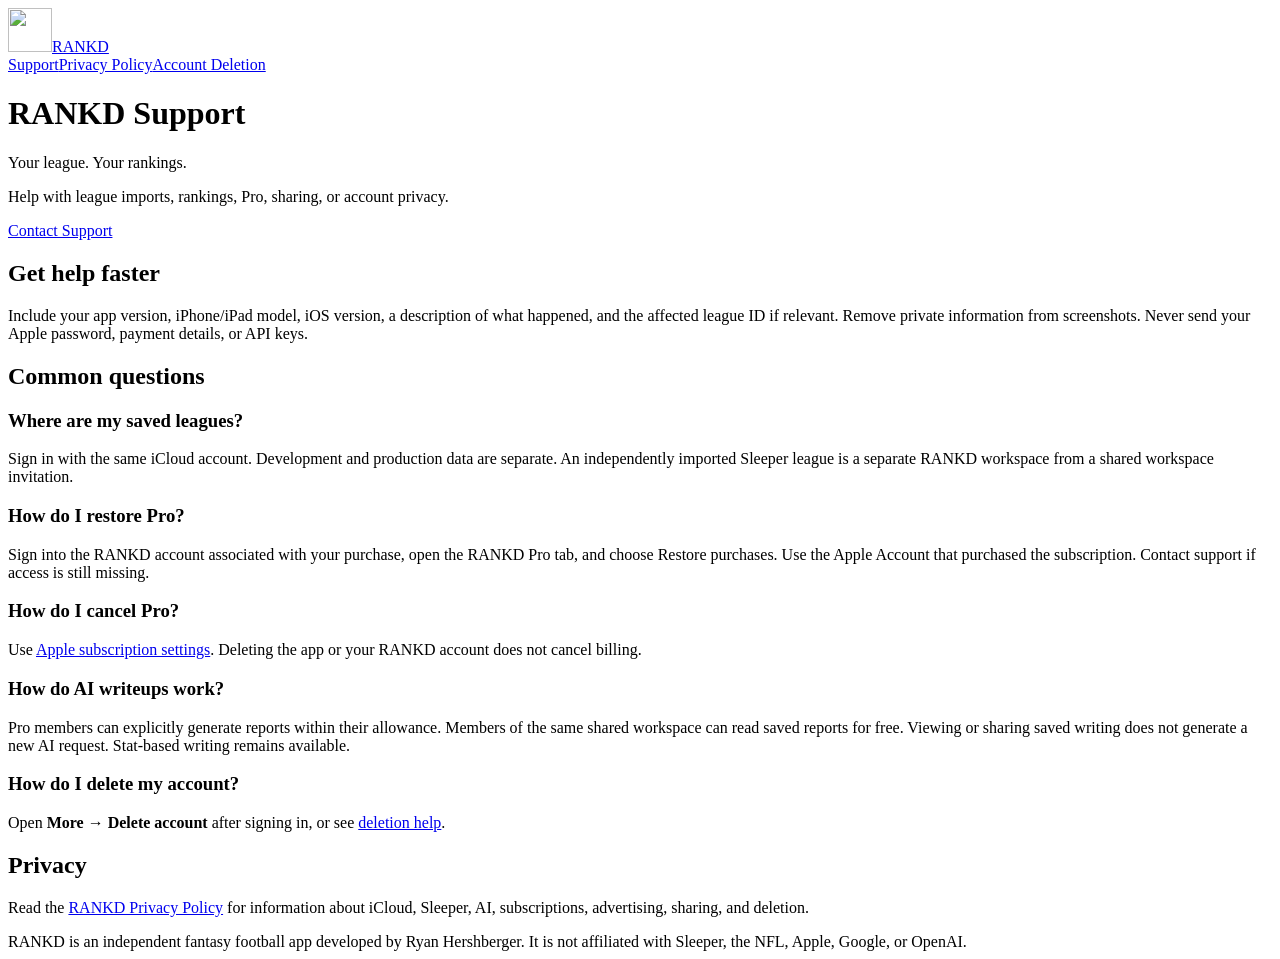
==== index.html @ 8c029c56 "Publish RANKD index.html" ====
<!doctype html>
<html lang="en"><head><meta charset="utf-8"><meta name="viewport" content="width=device-width, initial-scale=1"><meta name="description" content="RANKD privacy information and app support."><title>Support · RANKD</title><link rel="icon" href="./icon.svg" type="image/svg+xml"><link rel="stylesheet" href="./styles.css"></head>
<body><main><header><a class="brand" href="./"><img src="./icon.svg" alt="" width="44" height="44">RANKD</a><nav aria-label="Support navigation"><a href="./">Support</a><a href="./privacy.html">Privacy Policy</a><a href="./account-deletion.html">Account Deletion</a></nav></header><h1>RANKD Support</h1><p>Your league. Your rankings.</p><p>Help with league imports, rankings, Pro, sharing, or account privacy.</p><p><a class="button" href="mailto:ryankhershberger@gmail.com?subject=RANKD%20Support">Contact Support</a></p><h2>Get help faster</h2><p>Include your app version, iPhone/iPad model, iOS version, a description of what happened, and the affected league ID if relevant. Remove private information from screenshots. Never send your Apple password, payment details, or API keys.</p><h2>Common questions</h2><h3>Where are my saved leagues?</h3><p>Sign in with the same iCloud account. Development and production data are separate. An independently imported Sleeper league is a separate RANKD workspace from a shared workspace invitation.</p><h3>How do I restore Pro?</h3><p>Sign into the RANKD account associated with your purchase, open the RANKD Pro tab, and choose Restore purchases. Use the Apple Account that purchased the subscription. Contact support if access is still missing.</p><h3>How do I cancel Pro?</h3><p>Use <a href="https://apps.apple.com/account/subscriptions">Apple subscription settings</a>. Deleting the app or your RANKD account does not cancel billing.</p><h3>How do AI writeups work?</h3><p>Pro members can explicitly generate reports within their allowance. Members of the same shared workspace can read saved reports for free. Viewing or sharing saved writing does not generate a new AI request. Stat-based writing remains available.</p><h3>How do I delete my account?</h3><p>Open <strong>More → Delete account</strong> after signing in, or see <a href="./account-deletion.html">deletion help</a>.</p><h2>Privacy</h2><p>Read the <a href="./privacy.html">RANKD Privacy Policy</a> for information about iCloud, Sleeper, AI, subscriptions, advertising, sharing, and deletion.</p><footer>RANKD is an independent fantasy football app developed by Ryan Hershberger. It is not affiliated with Sleeper, the NFL, Apple, Google, or OpenAI.</footer></main></body></html>
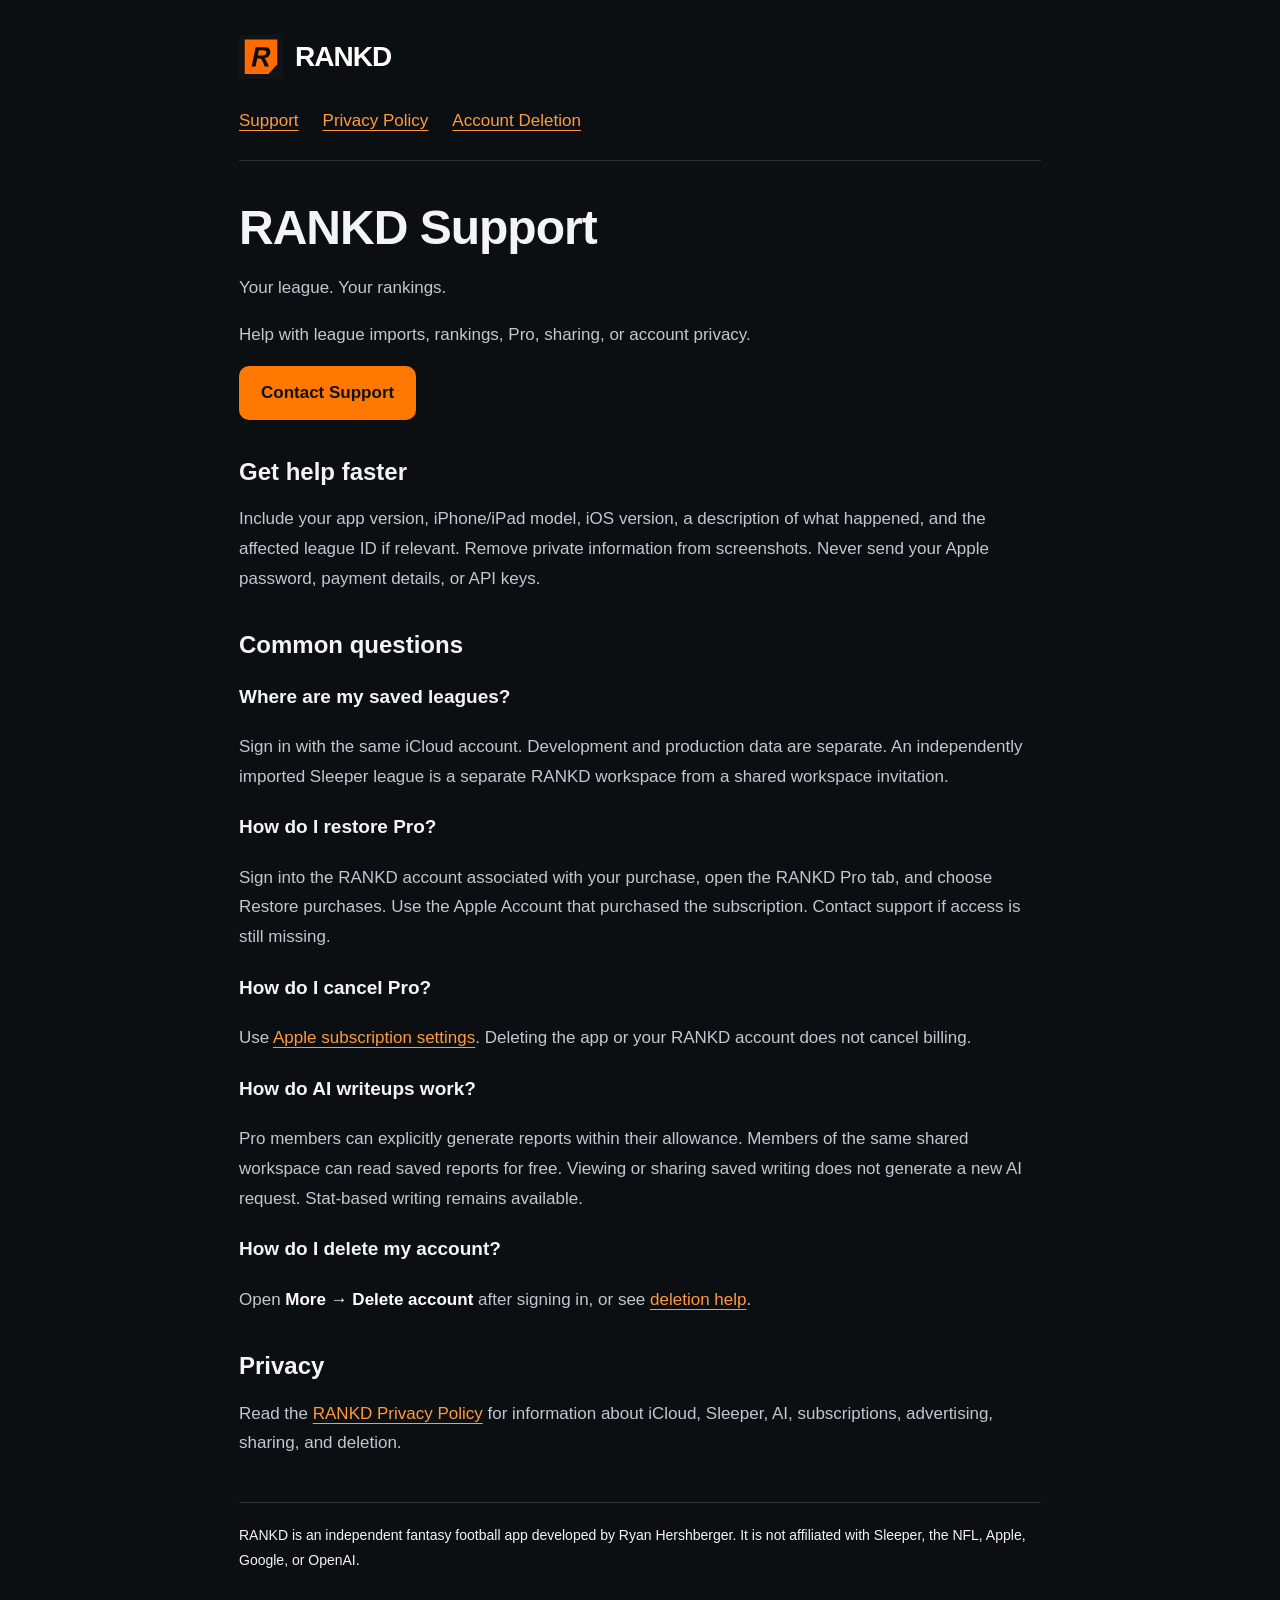
==== commit f4d465c8: "Use Hersh Applications support contact" ====
--- a/index.html
+++ b/index.html
@@ -1,3 +1,3 @@
 <!doctype html>
 <html lang="en"><head><meta charset="utf-8"><meta name="viewport" content="width=device-width, initial-scale=1"><meta name="description" content="RANKD privacy information and app support."><title>Support · RANKD</title><link rel="icon" href="./icon.svg" type="image/svg+xml"><link rel="stylesheet" href="./styles.css"></head>
-<body><main><header><a class="brand" href="./"><img src="./icon.svg" alt="" width="44" height="44">RANKD</a><nav aria-label="Support navigation"><a href="./">Support</a><a href="./privacy.html">Privacy Policy</a><a href="./account-deletion.html">Account Deletion</a></nav></header><h1>RANKD Support</h1><p>Your league. Your rankings.</p><p>Help with league imports, rankings, Pro, sharing, or account privacy.</p><p><a class="button" href="mailto:ryankhershberger@gmail.com?subject=RANKD%20Support">Contact Support</a></p><h2>Get help faster</h2><p>Include your app version, iPhone/iPad model, iOS version, a description of what happened, and the affected league ID if relevant. Remove private information from screenshots. Never send your Apple password, payment details, or API keys.</p><h2>Common questions</h2><h3>Where are my saved leagues?</h3><p>Sign in with the same iCloud account. Development and production data are separate. An independently imported Sleeper league is a separate RANKD workspace from a shared workspace invitation.</p><h3>How do I restore Pro?</h3><p>Sign into the RANKD account associated with your purchase, open the RANKD Pro tab, and choose Restore purchases. Use the Apple Account that purchased the subscription. Contact support if access is still missing.</p><h3>How do I cancel Pro?</h3><p>Use <a href="https://apps.apple.com/account/subscriptions">Apple subscription settings</a>. Deleting the app or your RANKD account does not cancel billing.</p><h3>How do AI writeups work?</h3><p>Pro members can explicitly generate reports within their allowance. Members of the same shared workspace can read saved reports for free. Viewing or sharing saved writing does not generate a new AI request. Stat-based writing remains available.</p><h3>How do I delete my account?</h3><p>Open <strong>More → Delete account</strong> after signing in, or see <a href="./account-deletion.html">deletion help</a>.</p><h2>Privacy</h2><p>Read the <a href="./privacy.html">RANKD Privacy Policy</a> for information about iCloud, Sleeper, AI, subscriptions, advertising, sharing, and deletion.</p><footer>RANKD is an independent fantasy football app developed by Ryan Hershberger. It is not affiliated with Sleeper, the NFL, Apple, Google, or OpenAI.</footer></main></body></html>+<body><main><header><a class="brand" href="./"><img src="./icon.svg" alt="" width="44" height="44">RANKD</a><nav aria-label="Support navigation"><a href="./">Support</a><a href="./privacy.html">Privacy Policy</a><a href="./account-deletion.html">Account Deletion</a></nav></header><h1>RANKD Support</h1><p>Your league. Your rankings.</p><p>Help with league imports, rankings, Pro, sharing, or account privacy.</p><p><a class="button" href="mailto:hershapplications@gmail.com?subject=RANKD%20Support">Contact Support</a></p><h2>Get help faster</h2><p>Include your app version, iPhone/iPad model, iOS version, a description of what happened, and the affected league ID if relevant. Remove private information from screenshots. Never send your Apple password, payment details, or API keys.</p><h2>Common questions</h2><h3>Where are my saved leagues?</h3><p>Sign in with the same iCloud account. Development and production data are separate. An independently imported Sleeper league is a separate RANKD workspace from a shared workspace invitation.</p><h3>How do I restore Pro?</h3><p>Sign into the RANKD account associated with your purchase, open the RANKD Pro tab, and choose Restore purchases. Use the Apple Account that purchased the subscription. Contact support if access is still missing.</p><h3>How do I cancel Pro?</h3><p>Use <a href="https://apps.apple.com/account/subscriptions">Apple subscription settings</a>. Deleting the app or your RANKD account does not cancel billing.</p><h3>How do AI writeups work?</h3><p>Pro members can explicitly generate reports within their allowance. Members of the same shared workspace can read saved reports for free. Viewing or sharing saved writing does not generate a new AI request. Stat-based writing remains available.</p><h3>How do I delete my account?</h3><p>Open <strong>More → Delete account</strong> after signing in, or see <a href="./account-deletion.html">deletion help</a>.</p><h2>Privacy</h2><p>Read the <a href="./privacy.html">RANKD Privacy Policy</a> for information about iCloud, Sleeper, AI, subscriptions, advertising, sharing, and deletion.</p><footer>RANKD is an independent fantasy football app developed by Ryan Hershberger. It is not affiliated with Sleeper, the NFL, Apple, Google, or OpenAI.</footer></main></body></html>
--- a/styles.css
+++ b/styles.css
@@ -0,0 +1 @@
+*{box-sizing:border-box}html{color-scheme:dark}body{margin:0;background:#0c0f12;color:#f2f4f6;font:17px/1.75 -apple-system,BlinkMacSystemFont,"Segoe UI",sans-serif}main{max-width:850px;margin:auto;padding:32px 24px 72px}header{border-bottom:1px solid #2b3138;padding-bottom:24px}.brand{display:inline-flex;align-items:center;gap:12px;color:#fff;text-decoration:none;font-size:28px;font-weight:900;letter-spacing:-1px}.brand img{width:44px;height:44px}nav{display:flex;flex-wrap:wrap;gap:24px;margin-top:18px}a{color:#ff9a3d;text-underline-offset:4px}a:hover{color:#ffc18a}a:focus-visible{outline:3px solid #ff9a3d;outline-offset:5px}h1{font-size:clamp(34px,7vw,48px);line-height:1.12;letter-spacing:-1px;margin:40px 0 18px}h2{font-size:24px;line-height:1.3;margin:36px 0 12px}h3{font-size:19px}p,li{color:#c0c7d0}strong{color:#fff}.meta{font-size:14px;color:#949eab}.callout{padding:20px 24px;background:#181d23;border:1px solid #343c46;border-left:4px solid #ff7900;border-radius:10px}li+li{margin-top:8px}.button{display:inline-block;padding:12px 22px;background:#ff7900;color:#101010;text-decoration:none;font-weight:750;border-radius:10px}footer{border-top:1px solid #2b3138;margin-top:44px;padding-top:20px;font-size:14px}table{border-collapse:collapse;width:100%;font-size:15px}th,td{text-align:left;vertical-align:top;padding:12px 8px;border-bottom:1px solid #343c46}th{color:#ff9a3d}@media(max-width:520px){main{padding:22px 18px 48px}body{font-size:16px}table{font-size:14px}th,td{padding:10px 5px}}
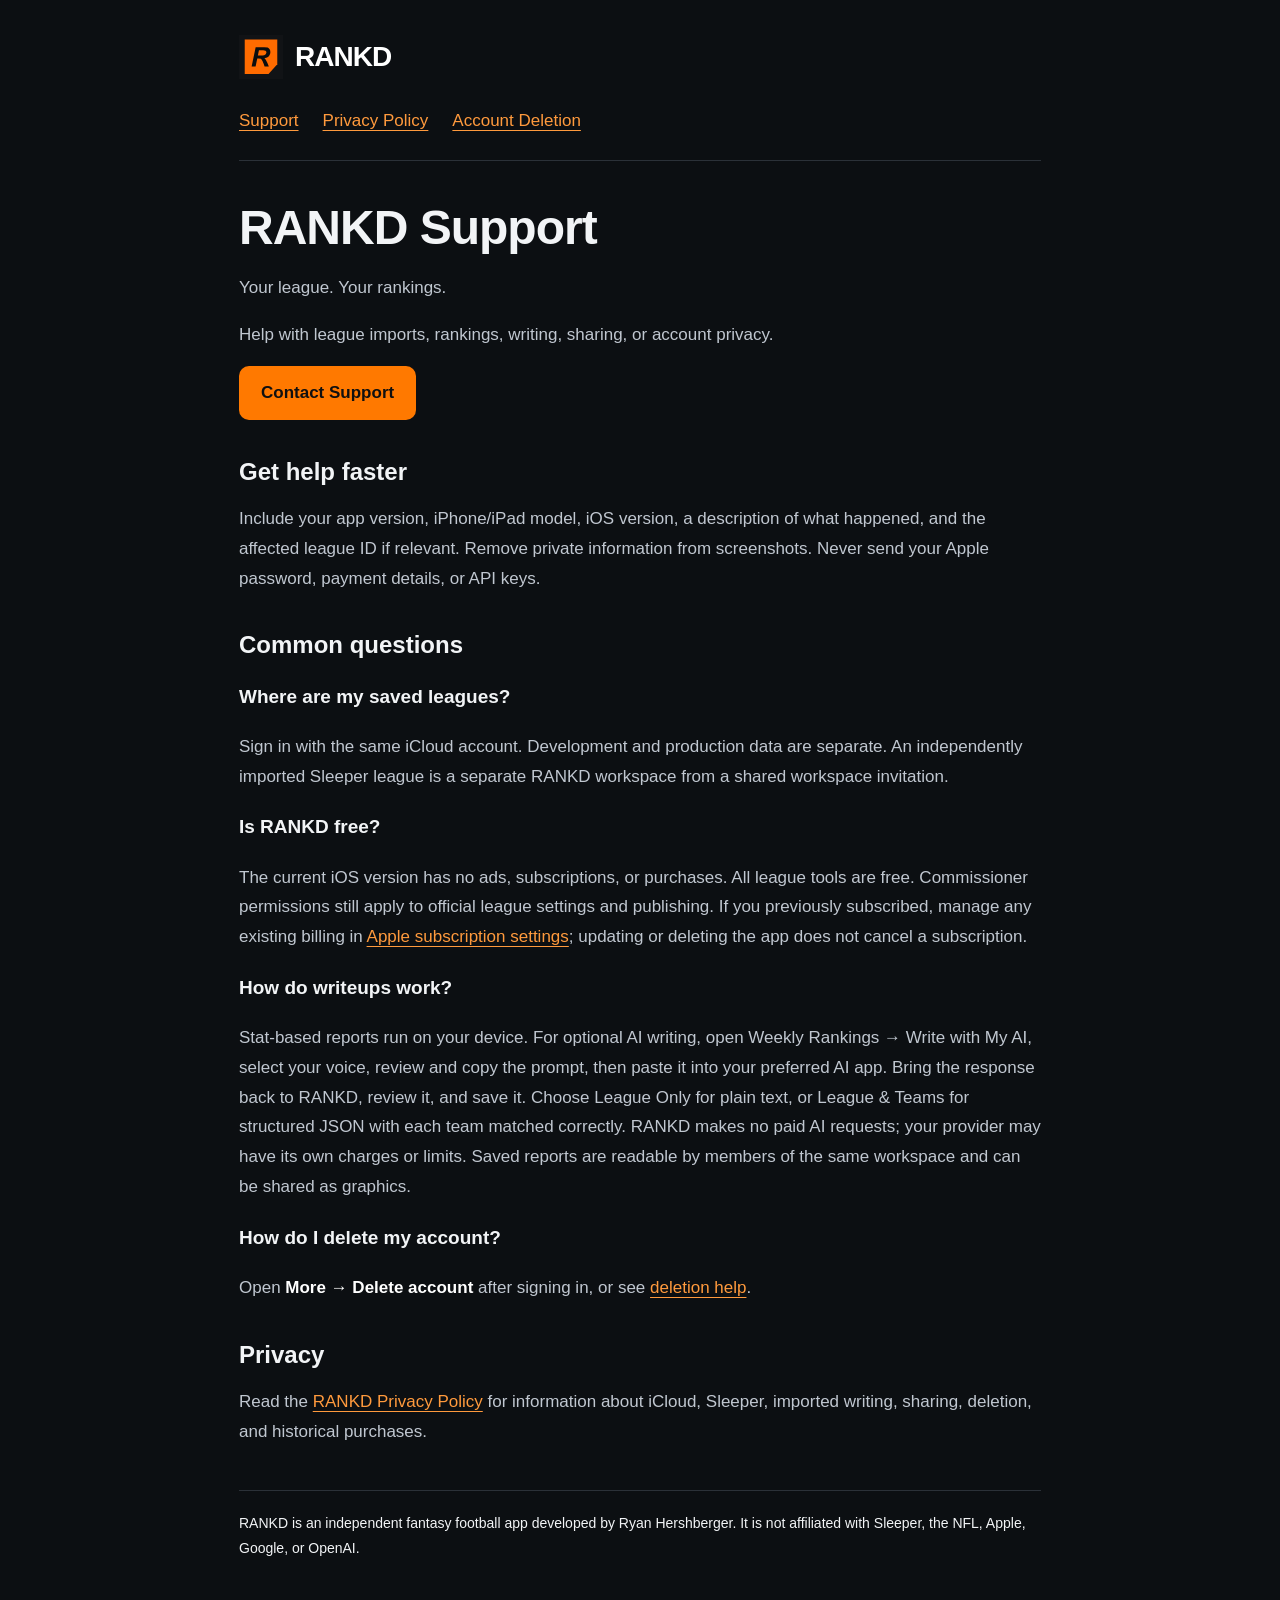
==== commit bc19e8cd: "Document free iOS tools and user-supplied writing workflow" ====
--- a/index.html
+++ b/index.html
@@ -1,3 +1,3 @@
 <!doctype html>
 <html lang="en"><head><meta charset="utf-8"><meta name="viewport" content="width=device-width, initial-scale=1"><meta name="description" content="RANKD privacy information and app support."><title>Support · RANKD</title><link rel="icon" href="./icon.svg" type="image/svg+xml"><link rel="stylesheet" href="./styles.css"></head>
-<body><main><header><a class="brand" href="./"><img src="./icon.svg" alt="" width="44" height="44">RANKD</a><nav aria-label="Support navigation"><a href="./">Support</a><a href="./privacy.html">Privacy Policy</a><a href="./account-deletion.html">Account Deletion</a></nav></header><h1>RANKD Support</h1><p>Your league. Your rankings.</p><p>Help with league imports, rankings, Pro, sharing, or account privacy.</p><p><a class="button" href="mailto:hershapplications@gmail.com?subject=RANKD%20Support">Contact Support</a></p><h2>Get help faster</h2><p>Include your app version, iPhone/iPad model, iOS version, a description of what happened, and the affected league ID if relevant. Remove private information from screenshots. Never send your Apple password, payment details, or API keys.</p><h2>Common questions</h2><h3>Where are my saved leagues?</h3><p>Sign in with the same iCloud account. Development and production data are separate. An independently imported Sleeper league is a separate RANKD workspace from a shared workspace invitation.</p><h3>How do I restore Pro?</h3><p>Sign into the RANKD account associated with your purchase, open the RANKD Pro tab, and choose Restore purchases. Use the Apple Account that purchased the subscription. Contact support if access is still missing.</p><h3>How do I cancel Pro?</h3><p>Use <a href="https://apps.apple.com/account/subscriptions">Apple subscription settings</a>. Deleting the app or your RANKD account does not cancel billing.</p><h3>How do AI writeups work?</h3><p>Pro members can explicitly generate reports within their allowance. Members of the same shared workspace can read saved reports for free. Viewing or sharing saved writing does not generate a new AI request. Stat-based writing remains available.</p><h3>How do I delete my account?</h3><p>Open <strong>More → Delete account</strong> after signing in, or see <a href="./account-deletion.html">deletion help</a>.</p><h2>Privacy</h2><p>Read the <a href="./privacy.html">RANKD Privacy Policy</a> for information about iCloud, Sleeper, AI, subscriptions, advertising, sharing, and deletion.</p><footer>RANKD is an independent fantasy football app developed by Ryan Hershberger. It is not affiliated with Sleeper, the NFL, Apple, Google, or OpenAI.</footer></main></body></html>+<body><main><header><a class="brand" href="./"><img src="./icon.svg" alt="" width="44" height="44">RANKD</a><nav aria-label="Support navigation"><a href="./">Support</a><a href="./privacy.html">Privacy Policy</a><a href="./account-deletion.html">Account Deletion</a></nav></header><h1>RANKD Support</h1><p>Your league. Your rankings.</p><p>Help with league imports, rankings, writing, sharing, or account privacy.</p><p><a class="button" href="mailto:hershapplications@gmail.com?subject=RANKD%20Support">Contact Support</a></p><h2>Get help faster</h2><p>Include your app version, iPhone/iPad model, iOS version, a description of what happened, and the affected league ID if relevant. Remove private information from screenshots. Never send your Apple password, payment details, or API keys.</p><h2>Common questions</h2><h3>Where are my saved leagues?</h3><p>Sign in with the same iCloud account. Development and production data are separate. An independently imported Sleeper league is a separate RANKD workspace from a shared workspace invitation.</p><h3>Is RANKD free?</h3><p>The current iOS version has no ads, subscriptions, or purchases. All league tools are free. Commissioner permissions still apply to official league settings and publishing. If you previously subscribed, manage any existing billing in <a href="https://apps.apple.com/account/subscriptions">Apple subscription settings</a>; updating or deleting the app does not cancel a subscription.</p><h3>How do writeups work?</h3><p>Stat-based reports run on your device. For optional AI writing, open Weekly Rankings → Write with My AI, select your voice, review and copy the prompt, then paste it into your preferred AI app. Bring the response back to RANKD, review it, and save it. Choose League Only for plain text, or League &amp; Teams for structured JSON with each team matched correctly. RANKD makes no paid AI requests; your provider may have its own charges or limits. Saved reports are readable by members of the same workspace and can be shared as graphics.</p><h3>How do I delete my account?</h3><p>Open <strong>More → Delete account</strong> after signing in, or see <a href="./account-deletion.html">deletion help</a>.</p><h2>Privacy</h2><p>Read the <a href="./privacy.html">RANKD Privacy Policy</a> for information about iCloud, Sleeper, imported writing, sharing, deletion, and historical purchases.</p><footer>RANKD is an independent fantasy football app developed by Ryan Hershberger. It is not affiliated with Sleeper, the NFL, Apple, Google, or OpenAI.</footer></main></body></html>
